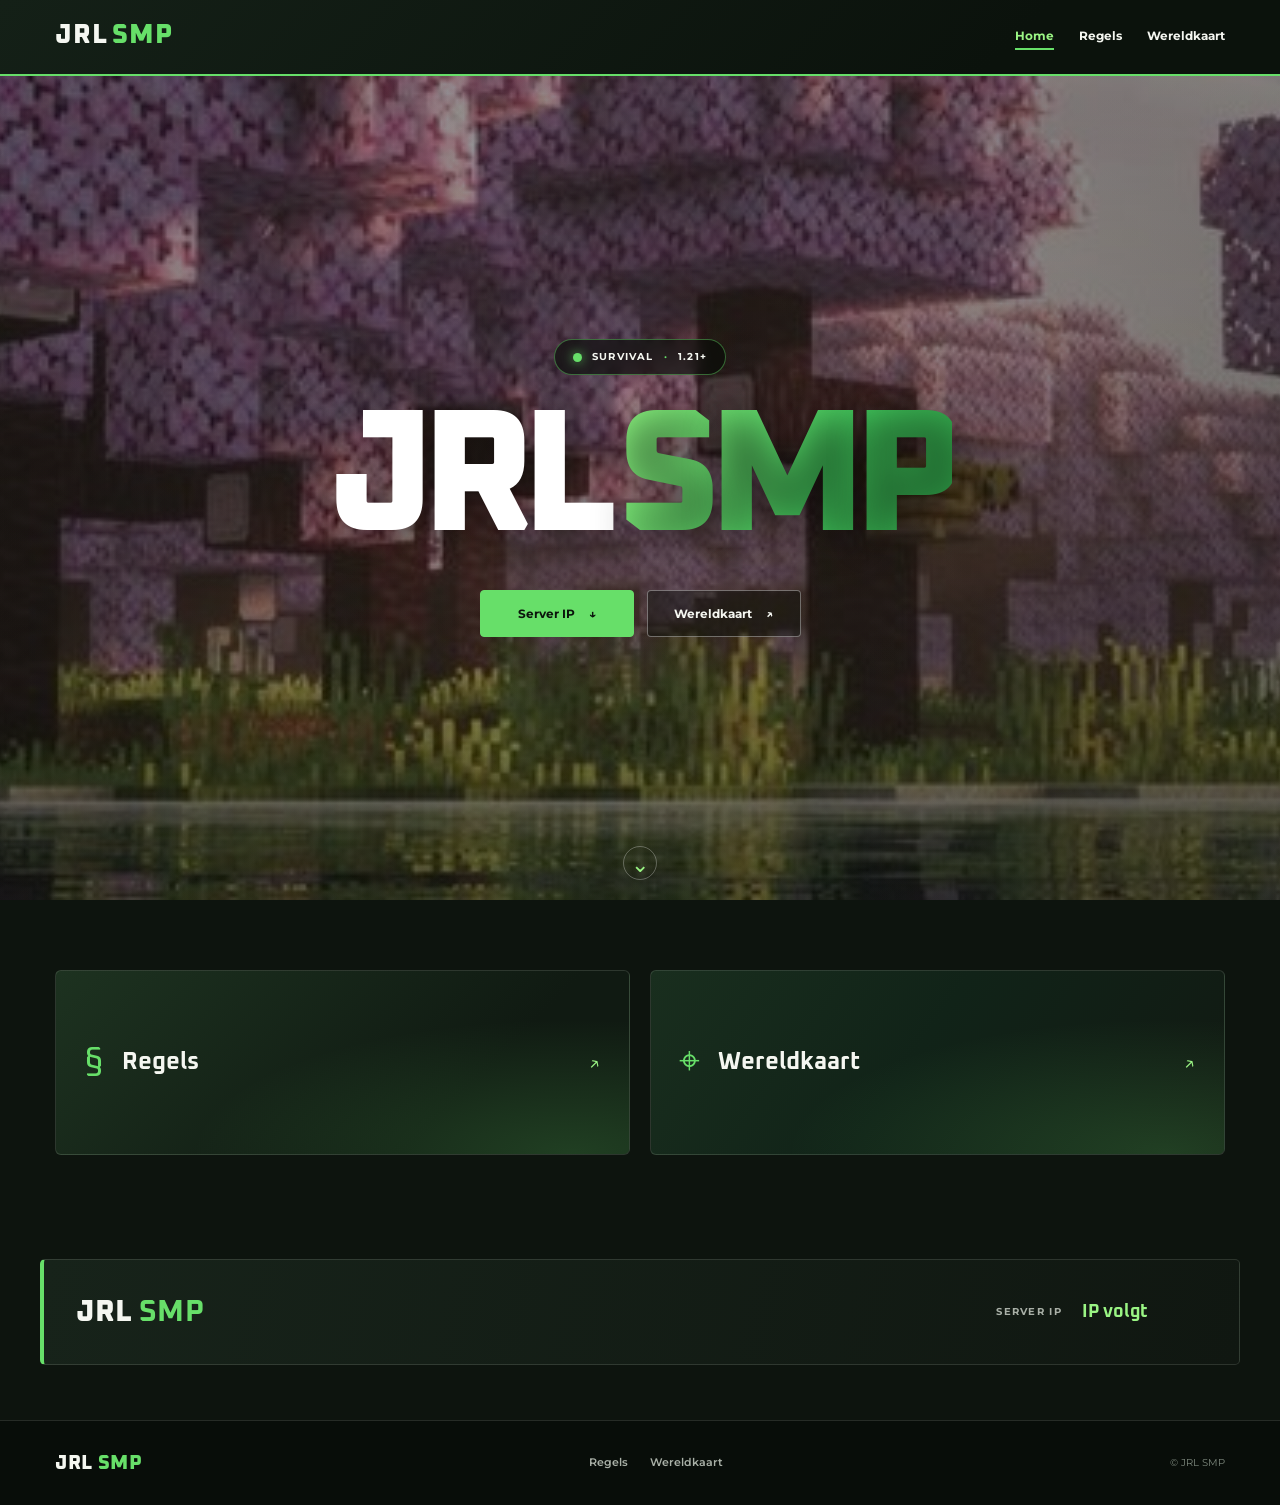
==== index.html @ 336d1e1a "1.0" ====
<!DOCTYPE html>
<html lang="nl">
<head>
    <meta charset="UTF-8">
    <meta name="viewport" content="width=device-width, initial-scale=1">
    <meta name="theme-color" content="#0b120c">
    <meta name="description" content="JRL SMP — Minecraft survival met vrienden.">
    <title>JRL SMP | Home</title>
    <link rel="stylesheet" href="style.css">
    <script src="script.js" defer></script>
</head>
<body>
    <header class="main-header">
        <div class="container header-inner">
            <a class="logo" href="index.html" aria-label="JRL SMP home">
                <span class="logo-text">JRL</span><span class="logo-highlight">SMP</span>
            </a>
            <nav class="main-nav" id="main-nav" aria-label="Hoofdnavigatie">
                <a class="active" href="index.html" aria-current="page">Home</a>
                <a href="regels.html">Regels</a>
                <a href="http://188.90.129.84:8100">Wereldkaart</a>
            </nav>
            <button class="mobile-menu-btn" type="button" aria-label="Menu openen" aria-expanded="false" aria-controls="main-nav">
                <span></span><span></span><span></span>
            </button>
        </div>
    </header>

    <main>
        <section class="hero">
            <div class="hero-background" aria-hidden="true"></div>
            <div class="hero-overlay" aria-hidden="true"></div>
            <div class="container hero-container">
                <div class="hero-content">
                    <p class="server-status"><span class="status-indicator"></span> SURVIVAL <span class="status-divider">·</span> 1.21+</p>
                    <h1 class="hero-title"><span class="title-highlight">JRL</span><span class="title-gradient">SMP</span></h1>
                    <div class="hero-buttons">
                        <a class="cta-button join-now" href="#server-ip">Server IP <span aria-hidden="true">↓</span></a>
                        <a class="cta-button secondary-button" href="http://188.90.129.84:8100">Wereldkaart <span aria-hidden="true">↗</span></a>
                    </div>
                </div>
            </div>
            <a class="hero-scroll-indicator" href="#links" aria-label="Bekijk de pagina">
                <span aria-hidden="true">⌄</span>
            </a>
        </section>

        <section class="quick-links" id="links" aria-label="Serverpagina's">
            <div class="container">
                <div class="links-grid">
                    <a href="regels.html" class="link-card rules">
                        <span class="link-overlay" aria-hidden="true"></span>
                        <span class="link-content"><span class="link-symbol" aria-hidden="true">§</span><span class="link-title">Regels</span><span class="link-arrow" aria-hidden="true">↗</span></span>
                    </a>
                    <a href="http://188.90.129.84:8100" class="link-card world-map">
                        <span class="link-overlay" aria-hidden="true"></span>
                        <span class="link-content"><span class="link-symbol" aria-hidden="true">⌖</span><span class="link-title">Wereldkaart</span><span class="link-arrow" aria-hidden="true">↗</span></span>
                    </a>
                </div>
            </div>
        </section>

        <section class="server-section" id="server-ip">
            <div class="container server-panel">
                <div class="server-wordmark"><span>JRL</span><strong>SMP</strong></div>
                <div class="server-ip-box">
                    <span class="server-label">SERVER IP</span>
                    <span class="ip-display">IP volgt</span>
                </div>
            </div>
        </section>
    </main>

    <footer class="main-footer">
        <div class="container footer-inner">
            <a class="footer-brand" href="index.html">JRL<span>SMP</span></a>
            <nav class="footer-links" aria-label="Footer navigatie">
                <a href="regels.html">Regels</a>
                <a href="http://188.90.129.84:8100">Wereldkaart</a>
            </nav>
            <span class="footer-bottom">© JRL SMP</span>
        </div>
    </footer>
</body>
</html>
---- style.css ----
@import url('https://fonts.googleapis.com/css2?family=Montserrat:wght@400;500;600;700&family=Oxanium:wght@400;500;600;700;800&display=swap');

:root {
    color-scheme: dark;
    --bg: #0b120c;
    --surface: #151d16;
    --surface-light: #202b21;
    --text: #f5f7f1;
    --muted: #a9b0a7;
    --green: #67df69;
    --green-bright: #9af584;
    --line: rgba(235, 245, 230, .13);
    --display-font: 'Oxanium', 'Segoe UI', sans-serif;
    --body-font: 'Montserrat', 'Segoe UI', sans-serif;
}

* { box-sizing: border-box; }
html { scroll-behavior: smooth; scroll-padding-top: 85px; }
body { margin: 0; padding-top: 76px; background: var(--bg); color: var(--text); font-family: var(--body-font); line-height: 1.6; -webkit-font-smoothing: antialiased; }
a { color: inherit; }
a:focus-visible, button:focus-visible { outline: 2px solid var(--green-bright); outline-offset: 4px; }
.container { width: min(95%, 1200px); margin: 0 auto; padding: 0 15px; }

.main-header { position: fixed; z-index: 20; top: 0; left: 0; width: 100%; min-height: 76px; padding: 12px 0; border-bottom: 2px solid var(--green); background: linear-gradient(135deg, #142017 0%, #0b120c 78%); }
.header-inner { display: flex; min-height: 48px; align-items: center; justify-content: space-between; gap: 22px; }
.logo, .footer-brand { display: inline-flex; align-items: center; color: var(--text); font-family: var(--display-font); font-size: 27px; font-weight: 800; letter-spacing: .03em; text-decoration: none; }
.logo-highlight, .footer-brand span { margin-left: 5px; color: var(--green); }
.main-nav { display: flex; align-items: center; gap: 25px; }
.main-nav a { position: relative; padding: 4px 0; color: var(--text); font-size: 12px; font-weight: 700; text-decoration: none; transition: color .2s ease; }
.main-nav a:hover, .main-nav a.active { color: var(--green-bright); }
.main-nav a::after { position: absolute; right: 0; bottom: 0; left: 0; height: 2px; background: var(--green); content: ''; transform: scaleX(0); transform-origin: left; transition: transform .2s ease; }
.main-nav a.active::after, .main-nav a:hover::after { transform: scaleX(1); }
.mobile-menu-btn { display: none; width: 40px; height: 40px; flex-direction: column; align-items: center; justify-content: center; gap: 5px; border: 1px solid var(--line); border-radius: 4px; background: transparent; cursor: pointer; }
.mobile-menu-btn span { width: 18px; height: 2px; background: var(--text); }

.hero { position: relative; display: flex; min-height: min(760px, calc(100vh - 76px)); min-height: max(610px, calc(100vh - 76px)); align-items: center; overflow: hidden; background: #111a12; }
.hero-background { position: absolute; inset: 0; overflow: hidden; background: linear-gradient(180deg, rgba(6, 12, 7, .15), rgba(6, 12, 7, .4)), url('images/minecraft-banner.png') center / cover no-repeat; }
.hero-overlay { position: absolute; inset: 0; background: radial-gradient(ellipse at center, transparent 10%, rgba(5, 11, 6, .2) 78%), linear-gradient(110deg, rgba(8, 15, 9, .16), rgba(7, 12, 8, .28)); }
.hero-container { position: relative; z-index: 2; }
.hero-content { max-width: 800px; margin: 0 auto; padding: 30px 20px; text-align: center; }
.server-status { display: inline-flex; align-items: center; gap: 10px; margin: 0 0 23px; padding: 9px 18px; border: 1px solid rgba(103, 223, 105, .43); border-radius: 50px; background: rgba(5, 11, 6, .62); color: var(--text); font-size: 10px; font-weight: 700; letter-spacing: .12em; backdrop-filter: blur(7px); }
.status-indicator { width: 9px; height: 9px; border-radius: 50%; background: var(--green); box-shadow: 0 0 12px rgba(103, 223, 105, .9); }
.status-divider { color: var(--green); }
.hero-title { display: flex; align-items: center; justify-content: center; gap: .07em; margin: 0 0 26px; font-family: var(--display-font); font-size: clamp(88px, 16vw, 174px); font-weight: 800; letter-spacing: -.075em; line-height: .95; text-shadow: 0 8px 36px rgba(0, 0, 0, .45); }
.title-gradient { background: linear-gradient(115deg, #8ff581, #43c95d 60%, #2c9744); background-clip: text; color: transparent; }
.title-highlight { color: #fff; }
.hero-buttons { display: flex; flex-wrap: wrap; justify-content: center; gap: 13px; }
.cta-button { display: inline-flex; min-width: 154px; min-height: 47px; align-items: center; justify-content: center; gap: 14px; padding: 0 20px; border: 1px solid var(--green); border-radius: 4px; background: var(--green); color: #0b140c; font-size: 12px; font-weight: 700; text-decoration: none; transition: transform .2s ease, background .2s ease; }
.cta-button:hover { transform: translateY(-2px); background: var(--green-bright); }
.secondary-button { border-color: rgba(255, 255, 255, .36); background: rgba(9, 15, 10, .45); color: var(--text); }
.secondary-button:hover { border-color: var(--green); background: rgba(103, 223, 105, .12); }
.hero-scroll-indicator { position: absolute; z-index: 2; bottom: 20px; left: 50%; display: grid; width: 34px; height: 34px; place-items: center; border: 1px solid rgba(255, 255, 255, .28); border-radius: 50%; color: var(--green-bright); font-size: 22px; text-decoration: none; transform: translateX(-50%); }

.quick-links { padding: 70px 0 76px; background: #0d140e; }
.links-grid { display: grid; grid-template-columns: repeat(2, minmax(0, 1fr)); gap: 20px; }
.link-card { position: relative; display: flex; min-height: 185px; align-items: stretch; overflow: hidden; border: 1px solid var(--line); border-radius: 6px; background: linear-gradient(135deg, #1d3220, #101a12 70%); text-decoration: none; transition: border-color .2s ease, transform .2s ease; }
.link-card:hover { transform: translateY(-4px); border-color: rgba(103, 223, 105, .7); }
.link-card.world-map { background: linear-gradient(125deg, #192e1e, #112318 46%, #111912); }
.link-overlay { position: absolute; inset: 0; background: radial-gradient(ellipse at 90% 100%, rgba(103, 223, 105, .19), transparent 52%); }
.link-content { position: relative; display: flex; width: 100%; align-items: center; gap: 18px; padding: 28px; }
.link-symbol { color: var(--green); font-family: var(--display-font); font-size: 37px; }
.link-title { font-family: var(--display-font); font-size: 24px; font-weight: 700; }
.link-arrow { margin-left: auto; color: var(--green-bright); font-size: 21px; transition: transform .2s ease; }
.link-card:hover .link-arrow { transform: translate(3px, -3px); }

.server-section { padding: 28px 0 55px; background: #0d140e; }
.server-panel { display: flex; align-items: center; justify-content: space-between; gap: 30px; padding: 28px 32px; border: 1px solid var(--line); border-left: 4px solid var(--green); border-radius: 5px; background: linear-gradient(105deg, #17231a, #101711); }
.server-wordmark { font-family: var(--display-font); font-size: 30px; font-weight: 800; letter-spacing: .02em; }
.server-wordmark strong { margin-left: 6px; color: var(--green); }
.server-ip-box { display: flex; align-items: center; gap: 20px; }
.server-label { color: var(--muted); font-size: 10px; font-weight: 700; letter-spacing: .13em; }
.ip-display { min-width: 125px; color: var(--green-bright); font-family: var(--display-font); font-size: 18px; font-weight: 700; }

.main-footer { border-top: 1px solid var(--line); background: #080d09; }
.footer-inner { display: flex; min-height: 84px; align-items: center; justify-content: space-between; gap: 18px; }
.footer-brand { font-size: 20px; }
.footer-links { display: flex; gap: 22px; }
.footer-links a { color: var(--muted); font-size: 11px; font-weight: 600; text-decoration: none; }
.footer-links a:hover { color: var(--green-bright); }
.footer-bottom { color: #7e897e; font-size: 10px; }

.page-hero { position: relative; display: flex; min-height: 280px; align-items: center; overflow: hidden; padding: 45px 0; background: radial-gradient(ellipse at 78% 55%, rgba(67, 151, 75, .2), transparent 36%), linear-gradient(115deg, #142017, #0e160f); }
.page-hero::after { position: absolute; top: 0; right: 12%; width: 1px; height: 100%; background: linear-gradient(transparent, rgba(103, 223, 105, .28), transparent); content: ''; transform: rotate(28deg); }
.page-hero-inner { position: relative; z-index: 1; }
.eyebrow { margin: 0 0 8px; color: var(--green); font-size: 10px; font-weight: 700; letter-spacing: .15em; text-transform: uppercase; }
.page-hero h1 { margin: 0; font-family: var(--display-font); font-size: clamp(42px, 7vw, 68px); font-weight: 800; letter-spacing: -.035em; line-height: 1; }
.page-hero h1 span { color: var(--green); }
.page-index { position: absolute; right: 4%; bottom: 25px; color: #829083; font-family: var(--display-font); font-size: 10px; letter-spacing: .12em; }
.rules-content { display: grid; grid-template-columns: 190px minmax(0, 1fr); gap: 30px; max-width: 850px; margin: 54px auto 70px; padding: 30px; border: 1px solid var(--line); border-left: 4px solid var(--green); border-radius: 6px; background: var(--surface); }
.rules-intro h2 { margin: 0; font-family: var(--display-font); font-size: 20px; }
.rules-list { margin: 0; padding: 0; list-style: none; }
.rule-item { display: grid; grid-template-columns: 34px minmax(0, 1fr); gap: 11px; padding: 14px 0; border-bottom: 1px solid var(--line); }
.rule-item:first-child { padding-top: 0; }
.rule-item:last-child { padding-bottom: 0; border-bottom: 0; }
.rule-number { color: var(--green); font-family: var(--display-font); font-size: 12px; font-weight: 700; }
.rule-item h3 { margin: 0 0 2px; font-size: 13px; font-weight: 700; }
.rule-item p { margin: 0; color: var(--muted); font-size: 11px; }

.map-section { padding-top: 40px; padding-bottom: 54px; }
.map-heading { display: flex; align-items: center; justify-content: space-between; gap: 20px; margin-bottom: 16px; }
.map-heading .eyebrow { margin-bottom: 4px; }
.map-heading h2 { margin: 0; font-family: var(--display-font); font-size: 20px; }
.button-outline { display: inline-flex; min-height: 38px; align-items: center; gap: 10px; padding: 0 14px; border: 1px solid rgba(103, 223, 105, .55); border-radius: 4px; color: var(--green-bright); font-size: 10px; font-weight: 700; text-decoration: none; }
.button-outline:hover { background: rgba(103, 223, 105, .1); }
.map-frame { height: min(67vw, 680px); min-height: 380px; overflow: hidden; border: 1px solid rgba(103, 223, 105, .32); border-radius: 5px; background: var(--surface); box-shadow: 0 14px 50px rgba(0, 0, 0, .22); }
.map-frame iframe { display: block; width: 100%; height: 100%; border: 0; }
.map-caption { margin: 10px 0 0; color: var(--muted); font-size: 10px; }
.map-caption a { color: var(--green-bright); text-decoration: none; }
.map-caption a:hover { text-decoration: underline; }

@media (max-width: 700px) {
    body { padding-top: 68px; }
    .main-header { min-height: 68px; padding: 9px 0; }
    .header-inner { min-height: 48px; }
    .logo { font-size: 24px; }
    .mobile-menu-btn { display: flex; }
    .main-nav { position: absolute; top: calc(100% + 2px); right: 0; left: 0; display: none; align-items: stretch; gap: 0; padding: 8px 5% 13px; border-bottom: 1px solid var(--line); background: #0b120c; }
    .main-nav.open { display: flex; flex-direction: column; }
    .main-nav a { padding: 12px 5px; }
    .main-nav a::after { right: auto; width: 34px; }
    .hero { min-height: max(560px, calc(100vh - 68px)); }
    .hero-title { font-size: clamp(76px, 19vw, 126px); }
    .links-grid { gap: 12px; }
    .link-card { min-height: 145px; }
    .link-content { flex-wrap: wrap; gap: 9px 12px; padding: 19px; }
    .link-symbol { font-size: 29px; }
    .link-title { font-size: 19px; }
    .link-arrow { margin-left: 0; }
    .rules-content { grid-template-columns: 1fr; gap: 18px; margin: 35px auto 48px; padding: 22px; }
    .rules-intro .eyebrow { margin: 0; }
    .page-hero { min-height: 230px; }
    .map-section { padding-top: 28px; }
    .map-frame { height: 68vh; min-height: 360px; }
}

@media (max-width: 480px) {
    .container { width: 100%; padding-right: 18px; padding-left: 18px; }
    .hero { min-height: 570px; }
    .hero-content { padding: 20px 0; }
    .server-status { font-size: 9px; }
    .hero-title { font-size: clamp(70px, 21vw, 100px); }
    .cta-button { min-width: 138px; }
    .quick-links { padding: 42px 0 30px; }
    .links-grid { grid-template-columns: 1fr; }
    .link-card { min-height: 112px; }
    .link-content { flex-wrap: nowrap; padding: 17px 20px; }
    .link-symbol { width: 35px; }
    .link-title { font-size: 21px; }
    .link-arrow { margin-left: auto; }
    .server-section { padding-top: 15px; padding-bottom: 35px; }
    .server-panel { align-items: flex-start; flex-direction: column; gap: 14px; padding: 20px; }
    .server-wordmark { font-size: 25px; }
    .server-ip-box { width: 100%; justify-content: space-between; }
    .footer-inner { min-height: 75px; flex-wrap: wrap; gap: 8px 15px; padding-top: 14px; padding-bottom: 14px; }
    .footer-brand { font-size: 17px; }
    .footer-links { gap: 13px; }
    .footer-bottom { width: 100%; }
    .page-hero { min-height: 195px; }
    .page-index { right: 18px; bottom: 15px; font-size: 8px; }
    .rules-content { width: calc(100% - 32px); padding: 18px; }
    .rule-item { grid-template-columns: 27px minmax(0, 1fr); gap: 8px; }
    .map-heading { align-items: flex-start; flex-direction: column; }
    .map-frame { height: 70vh; min-height: 360px; }
}

@media (prefers-reduced-motion: reduce) {
    *, *::before, *::after { scroll-behavior: auto !important; transition-duration: .01ms !important; }
}
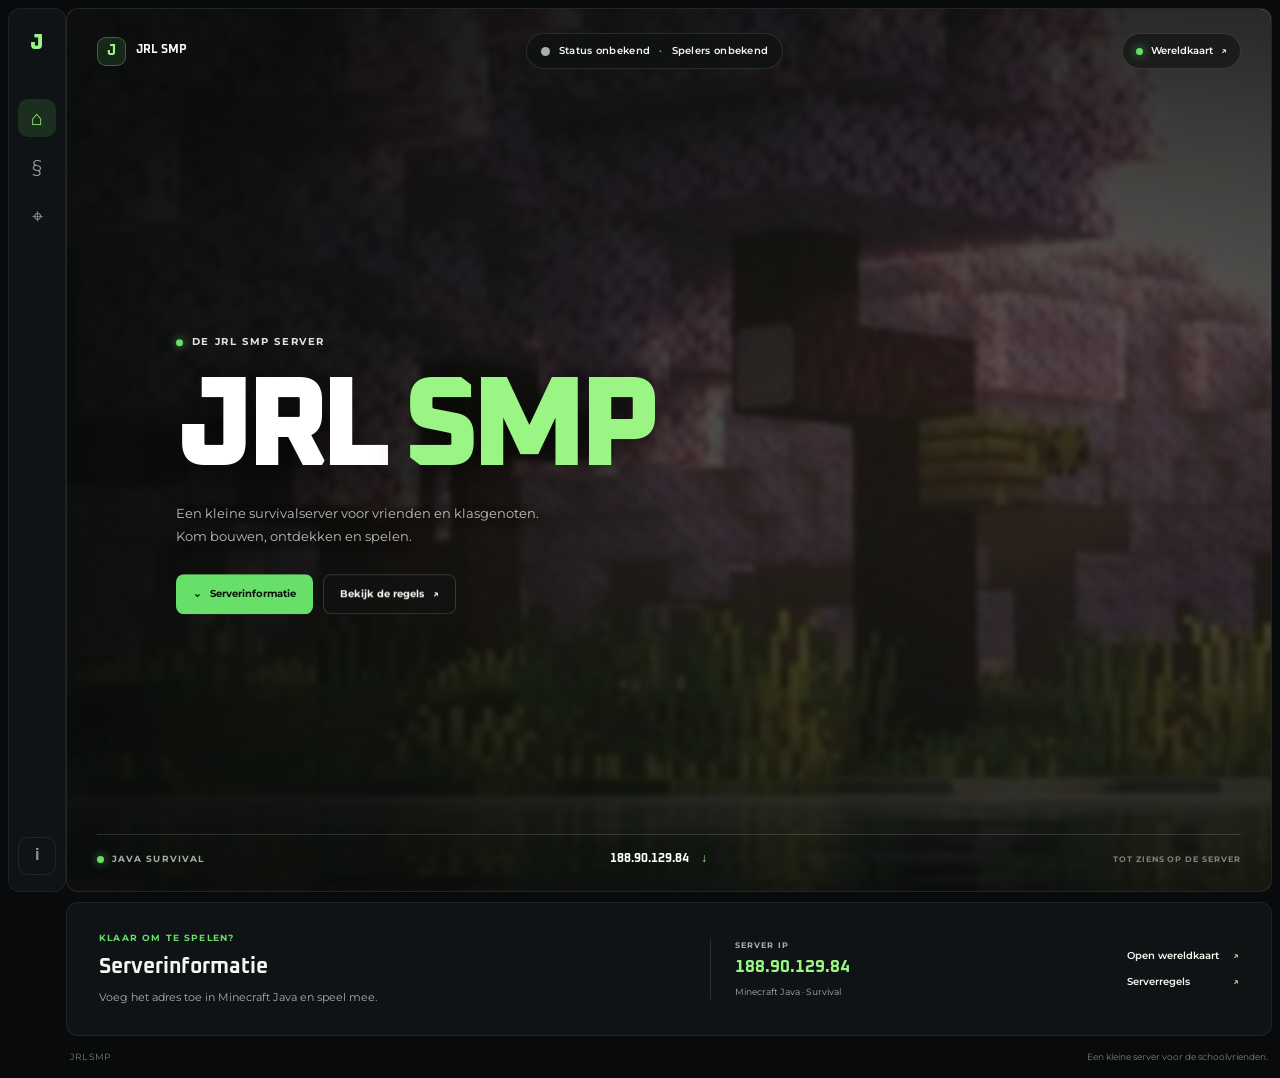
==== commit ba9dd722: "2.0" ====
--- a/index.html
+++ b/index.html
@@ -9,77 +9,64 @@
     <link rel="stylesheet" href="style.css">
     <script src="script.js" defer></script>
 </head>
-<body>
-    <header class="main-header">
-        <div class="container header-inner">
-            <a class="logo" href="index.html" aria-label="JRL SMP home">
-                <span class="logo-text">JRL</span><span class="logo-highlight">SMP</span>
-            </a>
-            <nav class="main-nav" id="main-nav" aria-label="Hoofdnavigatie">
-                <a class="active" href="index.html" aria-current="page">Home</a>
-                <a href="regels.html">Regels</a>
-                <a href="http://188.90.129.84:8100">Wereldkaart</a>
-            </nav>
-            <button class="mobile-menu-btn" type="button" aria-label="Menu openen" aria-expanded="false" aria-controls="main-nav">
-                <span></span><span></span><span></span>
-            </button>
-        </div>
-    </header>
+<body class="home-page">
+    <aside class="server-rail" aria-label="Snelle navigatie">
+        <a class="rail-logo" href="index.html" aria-label="JRL SMP home">J</a>
+        <nav class="rail-nav">
+            <a class="rail-link active" href="index.html" aria-label="Home" aria-current="page"><span aria-hidden="true">⌂</span></a>
+            <a class="rail-link" href="regels.html" aria-label="Serverregels"><span aria-hidden="true">§</span></a>
+            <a class="rail-link" href="http://188.90.129.84:8100" aria-label="Wereldkaart"><span aria-hidden="true">⌖</span></a>
+        </nav>
+        <a class="rail-help" href="#server-info" aria-label="Serverinformatie"><span aria-hidden="true">i</span></a>
+    </aside>
 
-    <main>
+    <main class="server-app">
         <section class="hero">
             <div class="hero-background" aria-hidden="true"></div>
             <div class="hero-overlay" aria-hidden="true"></div>
-            <div class="container hero-container">
-                <div class="hero-content">
-                    <p class="server-status"><span class="status-indicator"></span> SURVIVAL <span class="status-divider">·</span> 1.21+</p>
-                    <h1 class="hero-title"><span class="title-highlight">JRL</span><span class="title-gradient">SMP</span></h1>
-                    <div class="hero-buttons">
-                        <a class="cta-button join-now" href="#server-ip">Server IP <span aria-hidden="true">↓</span></a>
-                        <a class="cta-button secondary-button" href="http://188.90.129.84:8100">Wereldkaart <span aria-hidden="true">↗</span></a>
-                    </div>
+            <div class="hero-topbar">
+                <a class="app-wordmark" href="index.html"><span class="app-mark">J</span><span>JRL SMP</span></a>
+                <p class="server-status" aria-live="polite">
+                    <span class="status-indicator status-unknown" aria-hidden="true"></span>
+                    <span data-server-state>Status controleren</span>
+                    <span class="status-divider" aria-hidden="true">·</span>
+                    <span data-server-players>Spelers laden...</span>
+                </p>
+                <a class="map-chip" href="http://188.90.129.84:8100"><span class="map-chip-dot" aria-hidden="true"></span> Wereldkaart <span aria-hidden="true">↗</span></a>
+            </div>
+            <div class="hero-content">
+                <p class="hero-kicker"><span></span> DE JRL SMP SERVER</p>
+                <h1 class="hero-title">JRL <span>SMP</span></h1>
+                <p class="hero-description">Een kleine survivalserver voor vrienden en klasgenoten.<br> Kom bouwen, ontdekken en spelen.</p>
+                <div class="hero-buttons">
+                    <a class="cta-button join-now" href="#server-info"><span aria-hidden="true">⌄</span> Serverinformatie</a>
+                    <a class="cta-button secondary-button" href="regels.html">Bekijk de regels <span aria-hidden="true">↗</span></a>
                 </div>
             </div>
-            <a class="hero-scroll-indicator" href="#links" aria-label="Bekijk de pagina">
-                <span aria-hidden="true">⌄</span>
-            </a>
-        </section>
-
-        <section class="quick-links" id="links" aria-label="Serverpagina's">
-            <div class="container">
-                <div class="links-grid">
-                    <a href="regels.html" class="link-card rules">
-                        <span class="link-overlay" aria-hidden="true"></span>
-                        <span class="link-content"><span class="link-symbol" aria-hidden="true">§</span><span class="link-title">Regels</span><span class="link-arrow" aria-hidden="true">↗</span></span>
-                    </a>
-                    <a href="http://188.90.129.84:8100" class="link-card world-map">
-                        <span class="link-overlay" aria-hidden="true"></span>
-                        <span class="link-content"><span class="link-symbol" aria-hidden="true">⌖</span><span class="link-title">Wereldkaart</span><span class="link-arrow" aria-hidden="true">↗</span></span>
-                    </a>
-                </div>
+            <div class="hero-bottom">
+                <div class="server-mini-label"><span class="mini-status-dot"></span><span>JAVA SURVIVAL</span></div>
+                <a class="server-address" href="#server-info">188.90.129.84 <span aria-hidden="true">↓</span></a>
+                <div class="hero-bottom-note">TOT ZIENS OP DE SERVER</div>
             </div>
         </section>
 
-        <section class="server-section" id="server-ip">
-            <div class="container server-panel">
-                <div class="server-wordmark"><span>JRL</span><strong>SMP</strong></div>
-                <div class="server-ip-box">
-                    <span class="server-label">SERVER IP</span>
-                    <span class="ip-display">IP volgt</span>
-                </div>
+        <section class="server-info" id="server-info">
+            <div>
+                <p class="info-eyebrow">Klaar om te spelen?</p>
+                <h2>Serverinformatie</h2>
+                <p class="info-copy">Voeg het adres toe in Minecraft Java en speel mee.</p>
+            </div>
+            <div class="info-address">
+                <span>SERVER IP</span>
+                <strong>188.90.129.84</strong>
+                <span class="version-note">Minecraft Java · Survival</span>
+            </div>
+            <div class="info-actions">
+                <a class="info-link" href="http://188.90.129.84:8100">Open wereldkaart <span aria-hidden="true">↗</span></a>
+                <a class="info-link" href="regels.html">Serverregels <span aria-hidden="true">↗</span></a>
             </div>
         </section>
+        <footer class="app-footer"><span>JRL SMP</span><span>Een kleine server voor de schoolvrienden.</span></footer>
     </main>
-
-    <footer class="main-footer">
-        <div class="container footer-inner">
-            <a class="footer-brand" href="index.html">JRL<span>SMP</span></a>
-            <nav class="footer-links" aria-label="Footer navigatie">
-                <a href="regels.html">Regels</a>
-                <a href="http://188.90.129.84:8100">Wereldkaart</a>
-            </nav>
-            <span class="footer-bottom">© JRL SMP</span>
-        </div>
-    </footer>
 </body>
 </html>
--- a/style.css
+++ b/style.css
@@ -33,43 +33,72 @@
 .mobile-menu-btn { display: none; width: 40px; height: 40px; flex-direction: column; align-items: center; justify-content: center; gap: 5px; border: 1px solid var(--line); border-radius: 4px; background: transparent; cursor: pointer; }
 .mobile-menu-btn span { width: 18px; height: 2px; background: var(--text); }
 
-.hero { position: relative; display: flex; min-height: min(760px, calc(100vh - 76px)); min-height: max(610px, calc(100vh - 76px)); align-items: center; overflow: hidden; background: #111a12; }
-.hero-background { position: absolute; inset: 0; overflow: hidden; background: linear-gradient(180deg, rgba(6, 12, 7, .15), rgba(6, 12, 7, .4)), url('images/minecraft-banner.png') center / cover no-repeat; }
-.hero-overlay { position: absolute; inset: 0; background: radial-gradient(ellipse at center, transparent 10%, rgba(5, 11, 6, .2) 78%), linear-gradient(110deg, rgba(8, 15, 9, .16), rgba(7, 12, 8, .28)); }
-.hero-container { position: relative; z-index: 2; }
-.hero-content { max-width: 800px; margin: 0 auto; padding: 30px 20px; text-align: center; }
-.server-status { display: inline-flex; align-items: center; gap: 10px; margin: 0 0 23px; padding: 9px 18px; border: 1px solid rgba(103, 223, 105, .43); border-radius: 50px; background: rgba(5, 11, 6, .62); color: var(--text); font-size: 10px; font-weight: 700; letter-spacing: .12em; backdrop-filter: blur(7px); }
-.status-indicator { width: 9px; height: 9px; border-radius: 50%; background: var(--green); box-shadow: 0 0 12px rgba(103, 223, 105, .9); }
+.home-page { min-height: 100vh; padding: 0; background: #080a0b; }
+.server-rail { position: fixed; z-index: 10; top: 8px; bottom: 8px; left: 8px; display: flex; width: 58px; flex-direction: column; align-items: center; padding: 16px 0; border: 1px solid rgba(255, 255, 255, .06); border-radius: 12px; background: #101316; }
+.rail-logo, .rail-link, .rail-help { display: grid; width: 38px; height: 38px; flex: 0 0 38px; place-items: center; border-radius: 10px; color: #8e9690; text-decoration: none; transition: background .2s ease, color .2s ease; }
+.rail-logo { margin-bottom: 36px; color: var(--green-bright); font-family: var(--display-font); font-size: 22px; font-weight: 800; }
+.rail-nav { display: flex; flex-direction: column; gap: 11px; }
+.rail-link { font-size: 20px; }
+.rail-link:hover, .rail-link.active, .rail-help:hover { background: rgba(103, 223, 105, .13); color: var(--green-bright); }
+.rail-help { margin-top: auto; border: 1px solid rgba(255, 255, 255, .08); font-family: var(--display-font); font-weight: 700; }
+.server-app { margin-left: 66px; padding: 8px 8px 0 0; }
+.hero { position: relative; min-height: max(590px, calc(100svh - 16px)); overflow: hidden; border: 1px solid rgba(255, 255, 255, .07); border-radius: 12px; background: #111615; }
+.hero-background { position: absolute; inset: -6px; background: url('images/minecraft-banner.png') center / cover no-repeat; filter: blur(2px); transform: scale(1.02); }
+.hero-overlay { position: absolute; inset: 0; background: radial-gradient(ellipse at 68% 47%, rgba(12, 19, 13, .38), rgba(7, 10, 9, .84) 76%), linear-gradient(90deg, rgba(8, 12, 10, .72), rgba(8, 12, 10, .26)); }
+.hero-topbar { position: absolute; z-index: 2; top: 24px; right: 30px; left: 30px; display: flex; align-items: center; justify-content: space-between; gap: 16px; }
+.app-wordmark { display: inline-flex; align-items: center; gap: 10px; color: var(--text); font-family: var(--display-font); font-size: 12px; font-weight: 700; text-decoration: none; }
+.app-mark { display: grid; width: 29px; height: 29px; place-items: center; border: 1px solid rgba(154, 245, 132, .3); border-radius: 9px; background: rgba(103, 223, 105, .12); color: var(--green-bright); font-size: 15px; }
+.server-status { display: inline-flex; align-items: center; gap: 9px; margin: 0; padding: 9px 14px; border: 1px solid rgba(255, 255, 255, .11); border-radius: 30px; background: rgba(15, 19, 17, .72); color: var(--text); font-size: 10px; font-weight: 600; letter-spacing: .03em; backdrop-filter: blur(12px); }
+.status-indicator { width: 9px; height: 9px; flex: 0 0 9px; border-radius: 50%; }
+.status-indicator.status-unknown { background: #a9b0a7; }
+.status-indicator.status-online { background: #67df69; box-shadow: 0 0 12px rgba(103, 223, 105, .9); }
+.status-indicator.status-offline { background: #ff5b5b; box-shadow: 0 0 12px rgba(255, 91, 91, .75); }
 .status-divider { color: var(--green); }
-.hero-title { display: flex; align-items: center; justify-content: center; gap: .07em; margin: 0 0 26px; font-family: var(--display-font); font-size: clamp(88px, 16vw, 174px); font-weight: 800; letter-spacing: -.075em; line-height: .95; text-shadow: 0 8px 36px rgba(0, 0, 0, .45); }
-.title-gradient { background: linear-gradient(115deg, #8ff581, #43c95d 60%, #2c9744); background-clip: text; color: transparent; }
-.title-highlight { color: #fff; }
-.hero-buttons { display: flex; flex-wrap: wrap; justify-content: center; gap: 13px; }
-.cta-button { display: inline-flex; min-width: 154px; min-height: 47px; align-items: center; justify-content: center; gap: 14px; padding: 0 20px; border: 1px solid var(--green); border-radius: 4px; background: var(--green); color: #0b140c; font-size: 12px; font-weight: 700; text-decoration: none; transition: transform .2s ease, background .2s ease; }
+.map-chip { display: inline-flex; min-height: 36px; align-items: center; gap: 8px; padding: 0 13px; border: 1px solid rgba(255, 255, 255, .12); border-radius: 30px; background: rgba(15, 19, 17, .62); color: var(--text); font-size: 10px; font-weight: 600; text-decoration: none; backdrop-filter: blur(12px); transition: border-color .2s ease, background .2s ease; }
+.map-chip:hover { border-color: rgba(154, 245, 132, .55); background: rgba(103, 223, 105, .12); }
+.map-chip-dot, .mini-status-dot, .hero-kicker span { width: 7px; height: 7px; border-radius: 50%; background: var(--green); box-shadow: 0 0 10px rgba(103, 223, 105, .7); }
+.hero-content { position: absolute; z-index: 2; top: 48%; left: clamp(34px, 8.5vw, 130px); max-width: 620px; transform: translateY(-35%); }
+.hero-kicker { display: flex; align-items: center; gap: 9px; margin: 0 0 18px; color: #e0e6df; font-size: 10px; font-weight: 700; letter-spacing: .16em; }
+.hero-title { margin: 0 0 12px; color: #fff; font-family: var(--display-font); font-size: clamp(74px, 10vw, 130px); font-weight: 800; letter-spacing: -.07em; line-height: .95; text-shadow: 0 5px 35px rgba(0, 0, 0, .65); }
+.hero-title span { color: var(--green-bright); }
+.hero-description { margin: 0 0 25px; color: rgba(243, 247, 241, .76); font-size: 13px; line-height: 1.8; text-shadow: 0 2px 10px rgba(0, 0, 0, .7); }
+.hero-buttons { display: flex; flex-wrap: wrap; gap: 10px; }
+.cta-button { display: inline-flex; min-height: 40px; align-items: center; justify-content: center; gap: 9px; padding: 0 16px; border: 1px solid transparent; border-radius: 8px; background: var(--green); color: #0b140c; font-size: 10px; font-weight: 700; text-decoration: none; transition: transform .2s ease, background .2s ease; }
 .cta-button:hover { transform: translateY(-2px); background: var(--green-bright); }
-.secondary-button { border-color: rgba(255, 255, 255, .36); background: rgba(9, 15, 10, .45); color: var(--text); }
+.secondary-button { border-color: rgba(255, 255, 255, .16); background: rgba(17, 21, 19, .65); color: var(--text); backdrop-filter: blur(10px); }
 .secondary-button:hover { border-color: var(--green); background: rgba(103, 223, 105, .12); }
-.hero-scroll-indicator { position: absolute; z-index: 2; bottom: 20px; left: 50%; display: grid; width: 34px; height: 34px; place-items: center; border: 1px solid rgba(255, 255, 255, .28); border-radius: 50%; color: var(--green-bright); font-size: 22px; text-decoration: none; transform: translateX(-50%); }
-
-.quick-links { padding: 70px 0 76px; background: #0d140e; }
-.links-grid { display: grid; grid-template-columns: repeat(2, minmax(0, 1fr)); gap: 20px; }
-.link-card { position: relative; display: flex; min-height: 185px; align-items: stretch; overflow: hidden; border: 1px solid var(--line); border-radius: 6px; background: linear-gradient(135deg, #1d3220, #101a12 70%); text-decoration: none; transition: border-color .2s ease, transform .2s ease; }
-.link-card:hover { transform: translateY(-4px); border-color: rgba(103, 223, 105, .7); }
-.link-card.world-map { background: linear-gradient(125deg, #192e1e, #112318 46%, #111912); }
-.link-overlay { position: absolute; inset: 0; background: radial-gradient(ellipse at 90% 100%, rgba(103, 223, 105, .19), transparent 52%); }
-.link-content { position: relative; display: flex; width: 100%; align-items: center; gap: 18px; padding: 28px; }
-.link-symbol { color: var(--green); font-family: var(--display-font); font-size: 37px; }
-.link-title { font-family: var(--display-font); font-size: 24px; font-weight: 700; }
-.link-arrow { margin-left: auto; color: var(--green-bright); font-size: 21px; transition: transform .2s ease; }
-.link-card:hover .link-arrow { transform: translate(3px, -3px); }
-
-.server-section { padding: 28px 0 55px; background: #0d140e; }
-.server-panel { display: flex; align-items: center; justify-content: space-between; gap: 30px; padding: 28px 32px; border: 1px solid var(--line); border-left: 4px solid var(--green); border-radius: 5px; background: linear-gradient(105deg, #17231a, #101711); }
-.server-wordmark { font-family: var(--display-font); font-size: 30px; font-weight: 800; letter-spacing: .02em; }
-.server-wordmark strong { margin-left: 6px; color: var(--green); }
-.server-ip-box { display: flex; align-items: center; gap: 20px; }
-.server-label { color: var(--muted); font-size: 10px; font-weight: 700; letter-spacing: .13em; }
-.ip-display { min-width: 125px; color: var(--green-bright); font-family: var(--display-font); font-size: 18px; font-weight: 700; }
+.hero-bottom { position: absolute; z-index: 2; right: 30px; bottom: 22px; left: 30px; display: flex; align-items: center; justify-content: space-between; gap: 12px; padding-top: 15px; border-top: 1px solid rgba(255, 255, 255, .14); }
+.server-mini-label { display: flex; align-items: center; gap: 8px; color: rgba(243, 247, 241, .68); font-size: 9px; font-weight: 700; letter-spacing: .12em; }
+.server-address { display: inline-flex; align-items: center; gap: 12px; color: #fff; font-family: var(--display-font); font-size: 12px; font-weight: 700; text-decoration: none; }
+.server-address span { color: var(--green-bright); }
+.hero-bottom-note { color: rgba(243, 247, 241, .48); font-size: 8px; font-weight: 700; letter-spacing: .12em; }
+
+.server-info { display: grid; grid-template-columns: minmax(0, 1.2fr) minmax(180px, .8fr) auto; align-items: center; gap: 30px; margin-top: 10px; padding: 28px 32px; border: 1px solid rgba(255, 255, 255, .07); border-radius: 12px; background: #101316; }
+.info-eyebrow { margin: 0 0 5px; color: var(--green); font-size: 9px; font-weight: 700; letter-spacing: .13em; text-transform: uppercase; }
+.server-info h2 { margin: 0 0 5px; font-family: var(--display-font); font-size: 21px; }
+.info-copy { margin: 0; color: var(--muted); font-size: 11px; }
+.info-address { display: grid; gap: 3px; padding-left: 24px; border-left: 1px solid var(--line); }
+.info-address > span:first-child { color: var(--muted); font-size: 8px; font-weight: 700; letter-spacing: .14em; }
+.info-address strong { color: var(--green-bright); font-family: var(--display-font); font-size: 17px; }
+.version-note { color: var(--muted); font-size: 9px; }
+.info-actions { display: flex; flex-direction: column; gap: 10px; }
+.info-link { display: inline-flex; align-items: center; justify-content: space-between; gap: 14px; color: var(--text); font-size: 10px; font-weight: 600; text-decoration: none; white-space: nowrap; }
+.info-link span { color: var(--green-bright); }
+.info-link:hover { color: var(--green-bright); }
+.app-footer { display: flex; justify-content: space-between; gap: 12px; padding: 14px 4px; color: #788078; font-size: 9px; }
+.rules-hero { min-height: max(540px, calc(72svh)); }
+.rules-hero-content { position: absolute; z-index: 2; top: 48%; left: clamp(34px, 8.5vw, 130px); max-width: 650px; transform: translateY(-35%); }
+.rules-hero .hero-title { font-size: clamp(58px, 8vw, 102px); }
+.rules-info { grid-template-columns: minmax(190px, .7fr) minmax(0, 1.3fr); align-items: start; gap: 36px; padding-top: 32px; padding-bottom: 32px; }
+.rules-info-heading { position: sticky; top: 24px; }
+.rules-info-heading h2 { margin: 0 0 7px; font-family: var(--display-font); font-size: 26px; }
+.rules-list { margin: 0; padding: 0; list-style: none; }
+.rules-info .rule-item { grid-template-columns: 38px minmax(0, 1fr); gap: 12px; padding: 17px 0; border-bottom: 1px solid var(--line); }
+.rules-info .rule-item:first-child { padding-top: 0; }
+.rules-info .rule-item:last-child { padding-bottom: 0; border-bottom: 0; }
+.rules-info .rule-number { display: grid; width: 30px; height: 30px; place-items: center; border: 1px solid rgba(103, 223, 105, .2); border-radius: 9px; background: rgba(103, 223, 105, .08); color: var(--green-bright); font-family: var(--display-font); font-size: 10px; font-weight: 700; }
+.rules-info .rule-item h3 { margin: 1px 0 4px; font-size: 12px; font-weight: 700; }
+.rules-info .rule-item p { margin: 0; color: var(--muted); font-size: 10px; }
 
 .main-footer { border-top: 1px solid var(--line); background: #080d09; }
 .footer-inner { display: flex; min-height: 84px; align-items: center; justify-content: space-between; gap: 18px; }
@@ -118,16 +147,22 @@
     .main-nav.open { display: flex; flex-direction: column; }
     .main-nav a { padding: 12px 5px; }
     .main-nav a::after { right: auto; width: 34px; }
-    .hero { min-height: max(560px, calc(100vh - 68px)); }
-    .hero-title { font-size: clamp(76px, 19vw, 126px); }
-    .links-grid { gap: 12px; }
-    .link-card { min-height: 145px; }
-    .link-content { flex-wrap: wrap; gap: 9px 12px; padding: 19px; }
-    .link-symbol { font-size: 29px; }
-    .link-title { font-size: 19px; }
-    .link-arrow { margin-left: 0; }
-    .rules-content { grid-template-columns: 1fr; gap: 18px; margin: 35px auto 48px; padding: 22px; }
-    .rules-intro .eyebrow { margin: 0; }
+    .home-page { padding: 0 0 72px; }
+    .server-rail { top: auto; right: 8px; bottom: 8px; left: 8px; width: auto; height: 56px; flex-direction: row; justify-content: space-between; padding: 0 10px; }
+    .rail-logo { margin: 0; }
+    .rail-nav { flex-direction: row; gap: 8px; }
+    .rail-help { margin: 0; }
+    .server-app { margin-left: 0; padding: 8px 8px 0; }
+    .hero { min-height: max(590px, 88svh); }
+    .hero-topbar { top: 18px; right: 18px; left: 18px; gap: 8px; }
+    .hero-content { left: 34px; max-width: calc(100% - 68px); }
+    .rules-hero { min-height: max(500px, 78svh); }
+    .rules-hero-content { left: 34px; max-width: calc(100% - 68px); }
+    .hero-title { font-size: clamp(68px, 14vw, 100px); }
+    .hero-bottom { right: 18px; bottom: 18px; left: 18px; }
+    .server-info { grid-template-columns: minmax(0, 1fr) minmax(160px, .8fr); gap: 20px; padding: 22px; }
+    .info-address { padding-left: 18px; }
+    .info-actions { grid-column: 1 / -1; flex-direction: row; justify-content: space-between; }
     .page-hero { min-height: 230px; }
     .map-section { padding-top: 28px; }
     .map-frame { height: 68vh; min-height: 360px; }
@@ -135,30 +170,32 @@
 
 @media (max-width: 480px) {
     .container { width: 100%; padding-right: 18px; padding-left: 18px; }
-    .hero { min-height: 570px; }
-    .hero-content { padding: 20px 0; }
+    .hero { min-height: max(570px, 84svh); }
+    .hero-topbar { display: grid; grid-template-columns: 1fr auto; }
+    .app-wordmark { font-size: 11px; }
+    .server-status { grid-column: 1 / -1; grid-row: 2; justify-self: start; padding: 8px 11px; font-size: 9px; }
+    .map-chip { display: none; }
+    .hero-content { left: 23px; max-width: calc(100% - 46px); }
+    .hero-kicker { font-size: 8px; }
+    .hero-title { font-size: clamp(64px, 17vw, 86px); }
+    .rules-hero { min-height: max(500px, 76svh); }
+    .rules-hero .hero-title { font-size: clamp(43px, 11vw, 64px); }
+    .rules-hero-content { left: 23px; max-width: calc(100% - 46px); }
+    .hero-description { font-size: 11px; }
+    .hero-description br { display: none; }
+    .hero-buttons { align-items: flex-start; flex-direction: column; }
     .server-status { font-size: 9px; }
-    .hero-title { font-size: clamp(70px, 21vw, 100px); }
-    .cta-button { min-width: 138px; }
-    .quick-links { padding: 42px 0 30px; }
-    .links-grid { grid-template-columns: 1fr; }
-    .link-card { min-height: 112px; }
-    .link-content { flex-wrap: nowrap; padding: 17px 20px; }
-    .link-symbol { width: 35px; }
-    .link-title { font-size: 21px; }
-    .link-arrow { margin-left: auto; }
-    .server-section { padding-top: 15px; padding-bottom: 35px; }
-    .server-panel { align-items: flex-start; flex-direction: column; gap: 14px; padding: 20px; }
-    .server-wordmark { font-size: 25px; }
-    .server-ip-box { width: 100%; justify-content: space-between; }
-    .footer-inner { min-height: 75px; flex-wrap: wrap; gap: 8px 15px; padding-top: 14px; padding-bottom: 14px; }
-    .footer-brand { font-size: 17px; }
-    .footer-links { gap: 13px; }
-    .footer-bottom { width: 100%; }
+    .hero-bottom { align-items: flex-start; flex-direction: column; gap: 8px; }
+    .hero-bottom-note { display: none; }
+    .server-info { grid-template-columns: 1fr; gap: 18px; padding: 20px; }
+    .info-address { padding: 0; border: 0; }
+    .info-actions { grid-column: auto; align-items: flex-start; flex-direction: column; }
+    .rules-info { grid-template-columns: 1fr; gap: 22px; padding: 20px; }
+    .rules-info-heading { position: static; }
+    .rules-info .rule-item { grid-template-columns: 34px minmax(0, 1fr); gap: 9px; }
+    .app-footer { flex-direction: column; gap: 4px; padding: 12px 4px; }
     .page-hero { min-height: 195px; }
     .page-index { right: 18px; bottom: 15px; font-size: 8px; }
-    .rules-content { width: calc(100% - 32px); padding: 18px; }
-    .rule-item { grid-template-columns: 27px minmax(0, 1fr); gap: 8px; }
     .map-heading { align-items: flex-start; flex-direction: column; }
     .map-frame { height: 70vh; min-height: 360px; }
 }
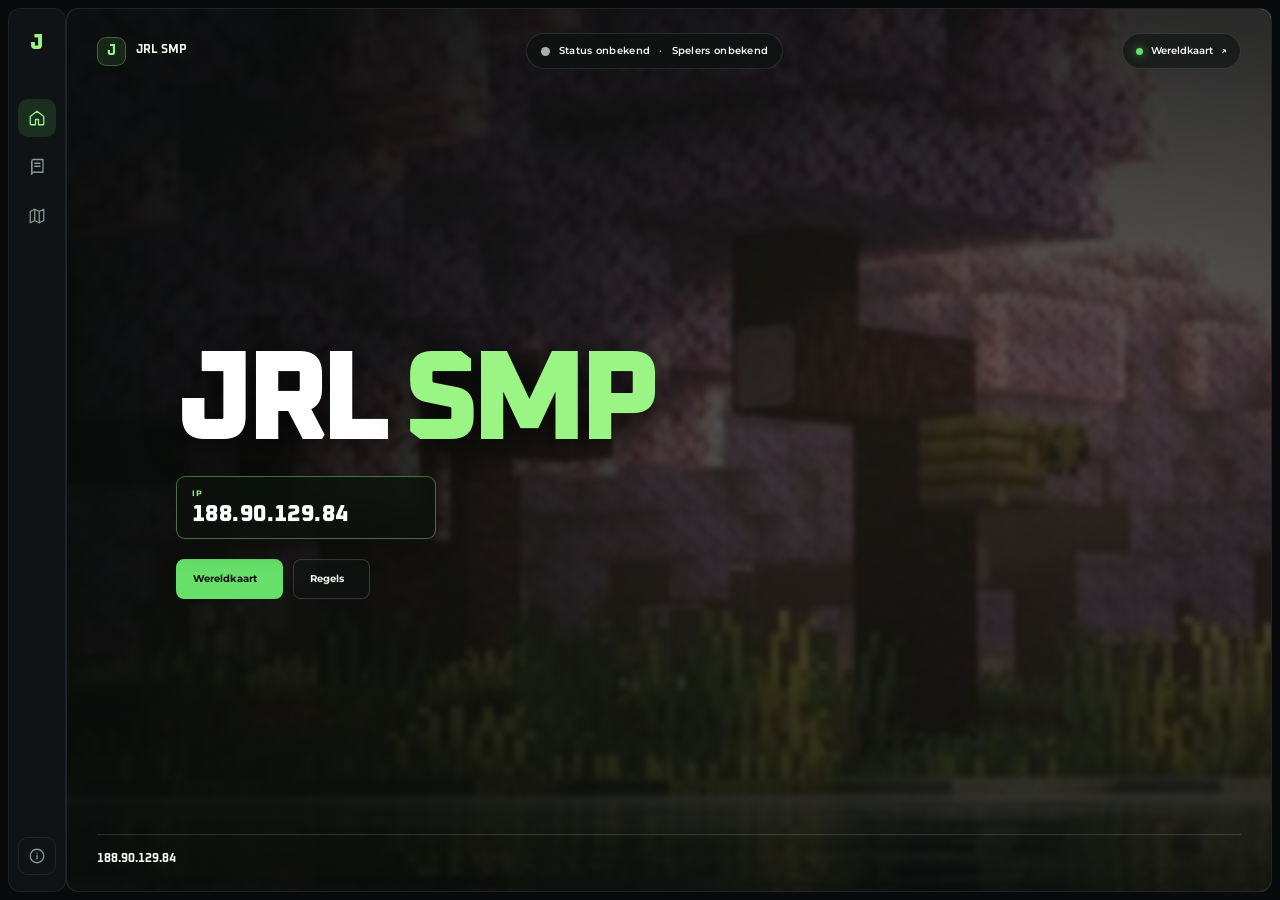
==== commit 8ea5552e: "2.1" ====
--- a/index.html
+++ b/index.html
@@ -13,11 +13,19 @@
     <aside class="server-rail" aria-label="Snelle navigatie">
         <a class="rail-logo" href="index.html" aria-label="JRL SMP home">J</a>
         <nav class="rail-nav">
-            <a class="rail-link active" href="index.html" aria-label="Home" aria-current="page"><span aria-hidden="true">⌂</span></a>
-            <a class="rail-link" href="regels.html" aria-label="Serverregels"><span aria-hidden="true">§</span></a>
-            <a class="rail-link" href="http://188.90.129.84:8100" aria-label="Wereldkaart"><span aria-hidden="true">⌖</span></a>
+            <a class="rail-link active" href="index.html" aria-label="Home" aria-current="page">
+                <svg aria-hidden="true" viewBox="0 0 24 24"><path d="m3 10 9-7 9 7v10a1 1 0 0 1-1 1h-6v-7h-4v7H4a1 1 0 0 1-1-1z"/></svg>
+            </a>
+            <a class="rail-link" href="regels.html" aria-label="Serverregels">
+                <svg aria-hidden="true" viewBox="0 0 24 24"><path d="M5 4.5A2.5 2.5 0 0 1 7.5 2H20v17H7.5A2.5 2.5 0 0 0 5 21.5z"/><path d="M5 4.5v17M9 7h7M9 11h7"/></svg>
+            </a>
+            <a class="rail-link" href="http://188.90.129.84:8100" aria-label="Wereldkaart">
+                <svg aria-hidden="true" viewBox="0 0 24 24"><path d="m3 6 6-3 6 3 6-3v15l-6 3-6-3-6 3z"/><path d="M9 3v15m6-12v15"/></svg>
+            </a>
         </nav>
-        <a class="rail-help" href="#server-info" aria-label="Serverinformatie"><span aria-hidden="true">i</span></a>
+        <a class="rail-help" href="#server-info" aria-label="Serverinformatie">
+            <svg aria-hidden="true" viewBox="0 0 24 24"><circle cx="12" cy="12" r="9"/><path d="M12 11v5m0-8h.01"/></svg>
+        </a>
     </aside>
 
     <main class="server-app">
@@ -35,38 +43,20 @@
                 <a class="map-chip" href="http://188.90.129.84:8100"><span class="map-chip-dot" aria-hidden="true"></span> Wereldkaart <span aria-hidden="true">↗</span></a>
             </div>
             <div class="hero-content">
-                <p class="hero-kicker"><span></span> DE JRL SMP SERVER</p>
                 <h1 class="hero-title">JRL <span>SMP</span></h1>
-                <p class="hero-description">Een kleine survivalserver voor vrienden en klasgenoten.<br> Kom bouwen, ontdekken en spelen.</p>
+                <div class="hero-ip">
+                    <span>IP</span>
+                    <strong>188.90.129.84</strong>
+                </div>
                 <div class="hero-buttons">
-                    <a class="cta-button join-now" href="#server-info"><span aria-hidden="true">⌄</span> Serverinformatie</a>
-                    <a class="cta-button secondary-button" href="regels.html">Bekijk de regels <span aria-hidden="true">↗</span></a>
+                    <a class="cta-button join-now" href="http://188.90.129.84:8100">Wereldkaart <span aria-hidden="true"></span></a>
+                    <a class="cta-button secondary-button" href="regels.html">Regels <span aria-hidden="true"></span></a>
                 </div>
             </div>
             <div class="hero-bottom">
-                <div class="server-mini-label"><span class="mini-status-dot"></span><span>JAVA SURVIVAL</span></div>
-                <a class="server-address" href="#server-info">188.90.129.84 <span aria-hidden="true">↓</span></a>
-                <div class="hero-bottom-note">TOT ZIENS OP DE SERVER</div>
+                <a class="server-address" href="#server-info">188.90.129.84 <span aria-hidden="true"></span></a>
             </div>
         </section>
-
-        <section class="server-info" id="server-info">
-            <div>
-                <p class="info-eyebrow">Klaar om te spelen?</p>
-                <h2>Serverinformatie</h2>
-                <p class="info-copy">Voeg het adres toe in Minecraft Java en speel mee.</p>
-            </div>
-            <div class="info-address">
-                <span>SERVER IP</span>
-                <strong>188.90.129.84</strong>
-                <span class="version-note">Minecraft Java · Survival</span>
-            </div>
-            <div class="info-actions">
-                <a class="info-link" href="http://188.90.129.84:8100">Open wereldkaart <span aria-hidden="true">↗</span></a>
-                <a class="info-link" href="regels.html">Serverregels <span aria-hidden="true">↗</span></a>
-            </div>
-        </section>
-        <footer class="app-footer"><span>JRL SMP</span><span>Een kleine server voor de schoolvrienden.</span></footer>
     </main>
 </body>
 </html>
--- a/style.css
+++ b/style.css
@@ -38,7 +38,7 @@
 .rail-logo, .rail-link, .rail-help { display: grid; width: 38px; height: 38px; flex: 0 0 38px; place-items: center; border-radius: 10px; color: #8e9690; text-decoration: none; transition: background .2s ease, color .2s ease; }
 .rail-logo { margin-bottom: 36px; color: var(--green-bright); font-family: var(--display-font); font-size: 22px; font-weight: 800; }
 .rail-nav { display: flex; flex-direction: column; gap: 11px; }
-.rail-link { font-size: 20px; }
+.rail-link svg, .rail-help svg { width: 18px; height: 18px; fill: none; stroke: currentColor; stroke-linecap: round; stroke-linejoin: round; stroke-width: 1.7; }
 .rail-link:hover, .rail-link.active, .rail-help:hover { background: rgba(103, 223, 105, .13); color: var(--green-bright); }
 .rail-help { margin-top: auto; border: 1px solid rgba(255, 255, 255, .08); font-family: var(--display-font); font-weight: 700; }
 .server-app { margin-left: 66px; padding: 8px 8px 0 0; }
@@ -61,7 +61,11 @@
 .hero-kicker { display: flex; align-items: center; gap: 9px; margin: 0 0 18px; color: #e0e6df; font-size: 10px; font-weight: 700; letter-spacing: .16em; }
 .hero-title { margin: 0 0 12px; color: #fff; font-family: var(--display-font); font-size: clamp(74px, 10vw, 130px); font-weight: 800; letter-spacing: -.07em; line-height: .95; text-shadow: 0 5px 35px rgba(0, 0, 0, .65); }
 .hero-title span { color: var(--green-bright); }
-.hero-description { margin: 0 0 25px; color: rgba(243, 247, 241, .76); font-size: 13px; line-height: 1.8; text-shadow: 0 2px 10px rgba(0, 0, 0, .7); }
+.hero-description { margin: 0 0 17px; color: rgba(243, 247, 241, .76); font-size: 13px; line-height: 1.8; text-shadow: 0 2px 10px rgba(0, 0, 0, .7); }
+.hero-ip { display: grid; width: fit-content; min-width: 260px; grid-template-columns: auto 1fr; align-items: center; gap: 1px 14px; margin: 0 0 20px; padding: 10px 15px; border: 1px solid rgba(154, 245, 132, .42); border-radius: 9px; background: rgba(12, 19, 14, .78); box-shadow: 0 8px 26px rgba(0, 0, 0, .22); backdrop-filter: blur(10px); }
+.hero-ip > span:first-child { grid-column: 1 / -1; color: var(--green-bright); font-size: 8px; font-weight: 700; letter-spacing: .14em; }
+.hero-ip strong { color: #fff; font-family: var(--display-font); font-size: 23px; font-weight: 800; letter-spacing: .02em; line-height: 1.2; }
+.hero-ip-note { color: rgba(243, 247, 241, .6); font-size: 9px; }
 .hero-buttons { display: flex; flex-wrap: wrap; gap: 10px; }
 .cta-button { display: inline-flex; min-height: 40px; align-items: center; justify-content: center; gap: 9px; padding: 0 16px; border: 1px solid transparent; border-radius: 8px; background: var(--green); color: #0b140c; font-size: 10px; font-weight: 700; text-decoration: none; transition: transform .2s ease, background .2s ease; }
 .cta-button:hover { transform: translateY(-2px); background: var(--green-bright); }
@@ -86,19 +90,27 @@
 .info-link span { color: var(--green-bright); }
 .info-link:hover { color: var(--green-bright); }
 .app-footer { display: flex; justify-content: space-between; gap: 12px; padding: 14px 4px; color: #788078; font-size: 9px; }
-.rules-hero { min-height: max(540px, calc(72svh)); }
-.rules-hero-content { position: absolute; z-index: 2; top: 48%; left: clamp(34px, 8.5vw, 130px); max-width: 650px; transform: translateY(-35%); }
-.rules-hero .hero-title { font-size: clamp(58px, 8vw, 102px); }
-.rules-info { grid-template-columns: minmax(190px, .7fr) minmax(0, 1.3fr); align-items: start; gap: 36px; padding-top: 32px; padding-bottom: 32px; }
-.rules-info-heading { position: sticky; top: 24px; }
-.rules-info-heading h2 { margin: 0 0 7px; font-family: var(--display-font); font-size: 26px; }
-.rules-list { margin: 0; padding: 0; list-style: none; }
-.rules-info .rule-item { grid-template-columns: 38px minmax(0, 1fr); gap: 12px; padding: 17px 0; border-bottom: 1px solid var(--line); }
-.rules-info .rule-item:first-child { padding-top: 0; }
-.rules-info .rule-item:last-child { padding-bottom: 0; border-bottom: 0; }
-.rules-info .rule-number { display: grid; width: 30px; height: 30px; place-items: center; border: 1px solid rgba(103, 223, 105, .2); border-radius: 9px; background: rgba(103, 223, 105, .08); color: var(--green-bright); font-family: var(--display-font); font-size: 10px; font-weight: 700; }
-.rules-info .rule-item h3 { margin: 1px 0 4px; font-size: 12px; font-weight: 700; }
-.rules-info .rule-item p { margin: 0; color: var(--muted); font-size: 10px; }
+.rules-app { min-height: 100vh; }
+.rules-topbar { display: flex; min-height: 68px; align-items: center; justify-content: space-between; gap: 16px; padding: 12px 24px; }
+.rules-page-content { min-height: calc(100vh - 122px); padding: 34px clamp(20px, 5vw, 72px) 48px; border: 1px solid rgba(255, 255, 255, .07); border-radius: 12px; background: #101316; color: var(--text); }
+.rules-page-heading { max-width: 820px; margin: 0 auto 22px; }
+.rules-page-heading h1 { margin: 0 0 5px; font-family: var(--display-font); font-size: clamp(25px, 4vw, 32px); font-weight: 800; letter-spacing: -.035em; }
+.rules-page-heading p { margin: 0; color: var(--muted); font-size: 12px; }
+.rules-list { display: grid; max-width: 820px; gap: 11px; margin: 0 auto; padding: 0; list-style: none; }
+.rule-card { overflow: hidden; border: 1px solid rgba(255, 255, 255, .055); border-radius: 15px; background: #191d20; box-shadow: 0 5px 16px rgba(0, 0, 0, .13); transition: border-color .2s ease, box-shadow .2s ease, transform .2s ease; }
+.rule-card:hover { border-color: rgba(103, 223, 105, .17); box-shadow: 0 8px 22px rgba(0, 0, 0, .2); transform: translateY(-1px); }
+.rule-card summary { display: grid; min-height: 78px; grid-template-columns: 36px minmax(0, 1fr) 30px; align-items: center; gap: 14px; padding: 13px 20px; cursor: pointer; list-style: none; }
+.rule-card summary::-webkit-details-marker { display: none; }
+.rule-card summary:focus-visible { outline: 2px solid var(--green); outline-offset: -3px; border-radius: 14px; }
+.rule-number { display: grid; width: 36px; height: 36px; place-items: center; border-radius: 11px; background: rgba(103, 223, 105, .12); color: var(--green-bright); font-family: var(--display-font); font-size: 12px; font-weight: 800; }
+.rule-summary { display: grid; gap: 3px; }
+.rule-summary strong { color: var(--text); font-size: 13px; font-weight: 700; }
+.rule-summary > span { color: var(--muted); font-size: 10px; line-height: 1.5; }
+.rule-chevron { display: grid; width: 26px; height: 26px; place-items: center; border-radius: 50%; background: rgba(103, 223, 105, .1); color: var(--green-bright); transition: transform .2s ease; }
+.rule-chevron svg { width: 14px; height: 14px; fill: none; stroke: currentColor; stroke-linecap: round; stroke-linejoin: round; stroke-width: 1.8; }
+.rule-card[open] .rule-chevron { transform: rotate(180deg); }
+.rule-card > ul { display: grid; gap: 9px; margin: 0 20px 0 70px; padding: 14px 0 18px 16px; border-top: 1px solid rgba(255, 255, 255, .08); color: #c0c8c0; font-size: 11px; line-height: 1.65; }
+.rules-page + .app-footer { padding-right: 12px; padding-left: 12px; }
 
 .main-footer { border-top: 1px solid var(--line); background: #080d09; }
 .footer-inner { display: flex; min-height: 84px; align-items: center; justify-content: space-between; gap: 18px; }
@@ -115,16 +127,6 @@
 .page-hero h1 { margin: 0; font-family: var(--display-font); font-size: clamp(42px, 7vw, 68px); font-weight: 800; letter-spacing: -.035em; line-height: 1; }
 .page-hero h1 span { color: var(--green); }
 .page-index { position: absolute; right: 4%; bottom: 25px; color: #829083; font-family: var(--display-font); font-size: 10px; letter-spacing: .12em; }
-.rules-content { display: grid; grid-template-columns: 190px minmax(0, 1fr); gap: 30px; max-width: 850px; margin: 54px auto 70px; padding: 30px; border: 1px solid var(--line); border-left: 4px solid var(--green); border-radius: 6px; background: var(--surface); }
-.rules-intro h2 { margin: 0; font-family: var(--display-font); font-size: 20px; }
-.rules-list { margin: 0; padding: 0; list-style: none; }
-.rule-item { display: grid; grid-template-columns: 34px minmax(0, 1fr); gap: 11px; padding: 14px 0; border-bottom: 1px solid var(--line); }
-.rule-item:first-child { padding-top: 0; }
-.rule-item:last-child { padding-bottom: 0; border-bottom: 0; }
-.rule-number { color: var(--green); font-family: var(--display-font); font-size: 12px; font-weight: 700; }
-.rule-item h3 { margin: 0 0 2px; font-size: 13px; font-weight: 700; }
-.rule-item p { margin: 0; color: var(--muted); font-size: 11px; }
-
 .map-section { padding-top: 40px; padding-bottom: 54px; }
 .map-heading { display: flex; align-items: center; justify-content: space-between; gap: 20px; margin-bottom: 16px; }
 .map-heading .eyebrow { margin-bottom: 4px; }
@@ -156,13 +158,13 @@
     .hero { min-height: max(590px, 88svh); }
     .hero-topbar { top: 18px; right: 18px; left: 18px; gap: 8px; }
     .hero-content { left: 34px; max-width: calc(100% - 68px); }
-    .rules-hero { min-height: max(500px, 78svh); }
-    .rules-hero-content { left: 34px; max-width: calc(100% - 68px); }
     .hero-title { font-size: clamp(68px, 14vw, 100px); }
     .hero-bottom { right: 18px; bottom: 18px; left: 18px; }
     .server-info { grid-template-columns: minmax(0, 1fr) minmax(160px, .8fr); gap: 20px; padding: 22px; }
     .info-address { padding-left: 18px; }
     .info-actions { grid-column: 1 / -1; flex-direction: row; justify-content: space-between; }
+    .rules-topbar { padding-right: 18px; padding-left: 18px; }
+    .rules-page-content { min-height: calc(100vh - 194px); padding-top: 28px; }
     .page-hero { min-height: 230px; }
     .map-section { padding-top: 28px; }
     .map-frame { height: 68vh; min-height: 360px; }
@@ -178,11 +180,10 @@
     .hero-content { left: 23px; max-width: calc(100% - 46px); }
     .hero-kicker { font-size: 8px; }
     .hero-title { font-size: clamp(64px, 17vw, 86px); }
-    .rules-hero { min-height: max(500px, 76svh); }
-    .rules-hero .hero-title { font-size: clamp(43px, 11vw, 64px); }
-    .rules-hero-content { left: 23px; max-width: calc(100% - 46px); }
     .hero-description { font-size: 11px; }
     .hero-description br { display: none; }
+    .hero-ip { min-width: 0; gap: 1px 10px; margin-bottom: 15px; padding: 9px 12px; }
+    .hero-ip strong { font-size: 20px; }
     .hero-buttons { align-items: flex-start; flex-direction: column; }
     .server-status { font-size: 9px; }
     .hero-bottom { align-items: flex-start; flex-direction: column; gap: 8px; }
@@ -190,9 +191,17 @@
     .server-info { grid-template-columns: 1fr; gap: 18px; padding: 20px; }
     .info-address { padding: 0; border: 0; }
     .info-actions { grid-column: auto; align-items: flex-start; flex-direction: column; }
-    .rules-info { grid-template-columns: 1fr; gap: 22px; padding: 20px; }
-    .rules-info-heading { position: static; }
-    .rules-info .rule-item { grid-template-columns: 34px minmax(0, 1fr); gap: 9px; }
+    .rules-page-content { min-height: calc(100vh - 250px); padding: 24px 12px 30px; border-radius: 10px; }
+    .rules-page-heading { margin-bottom: 17px; }
+    .rules-page-heading h1 { font-size: 25px; }
+    .rules-page-heading p { font-size: 11px; }
+    .rules-list { gap: 9px; }
+    .rule-card { border-radius: 13px; }
+    .rule-card summary { min-height: 72px; grid-template-columns: 34px minmax(0, 1fr) 26px; gap: 10px; padding: 11px 12px; }
+    .rule-number { width: 34px; height: 34px; border-radius: 10px; }
+    .rule-summary strong { font-size: 12px; }
+    .rule-summary > span { font-size: 9px; }
+    .rule-card > ul { margin: 0 12px 0 56px; padding: 12px 0 15px 14px; font-size: 10px; }
     .app-footer { flex-direction: column; gap: 4px; padding: 12px 4px; }
     .page-hero { min-height: 195px; }
     .page-index { right: 18px; bottom: 15px; font-size: 8px; }
